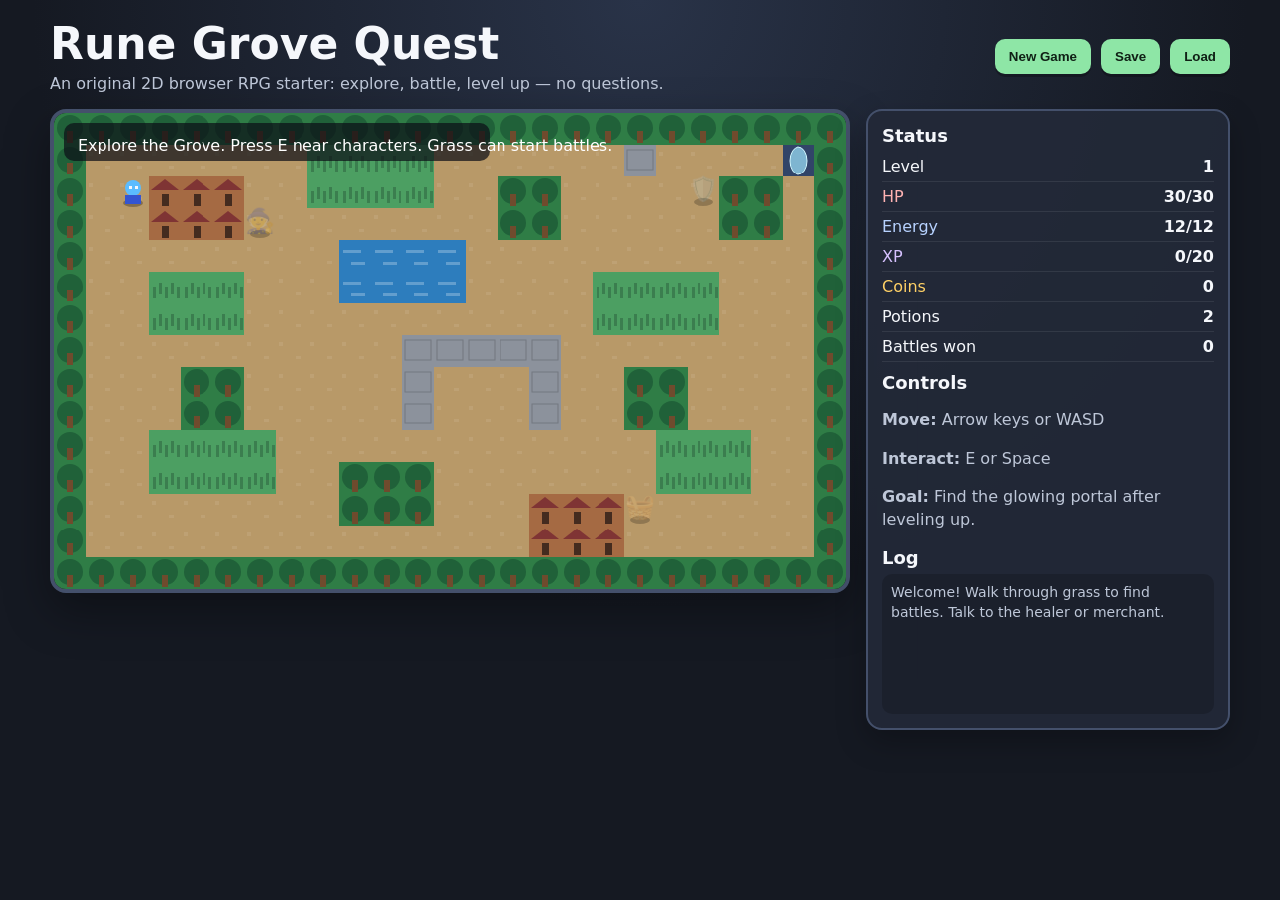
==== index.html @ e710d8e6 "Add files via upload" ====
<!doctype html>
<html lang="en">
<head>
  <meta charset="utf-8" />
  <meta name="viewport" content="width=device-width, initial-scale=1" />
  <title>Rune Grove Quest</title>
  <link rel="stylesheet" href="styles.css" />
</head>
<body>
  <main class="app">
    <header class="topbar">
      <div>
        <h1>Rune Grove Quest</h1>
        <p>An original 2D browser RPG starter: explore, battle, level up — no questions.</p>
      </div>
      <div class="top-buttons">
        <button id="newGameBtn" type="button">New Game</button>
        <button id="saveBtn" type="button">Save</button>
        <button id="loadBtn" type="button">Load</button>
      </div>
    </header>

    <section class="game-wrap">
      <canvas id="game" width="800" height="480" aria-label="2D RPG game canvas"></canvas>
      <aside class="panel">
        <h2>Status</h2>
        <div id="stats"></div>
        <h2>Controls</h2>
        <p><strong>Move:</strong> Arrow keys or WASD</p>
        <p><strong>Interact:</strong> E or Space</p>
        <p><strong>Goal:</strong> Find the glowing portal after leveling up.</p>
        <h2>Log</h2>
        <div id="log" class="log"></div>
      </aside>
    </section>

    <section id="dialogue" class="dialogue hidden" aria-live="polite">
      <p id="dialogueText"></p>
      <div id="choices" class="choices"></div>
    </section>
  </main>

  <script src="game.js"></script>
</body>
</html>
---- styles.css ----
:root {
  --bg: #151922;
  --panel: #222938;
  --panel-2: #2f384c;
  --text: #f5f7fb;
  --muted: #bec7d8;
  --accent: #8ee6a6;
  --danger: #ff8a8a;
  --gold: #ffd166;
}

* { box-sizing: border-box; }

body {
  margin: 0;
  min-height: 100vh;
  background: radial-gradient(circle at top, #293348 0%, var(--bg) 55%);
  color: var(--text);
  font-family: system-ui, -apple-system, BlinkMacSystemFont, "Segoe UI", sans-serif;
}

button {
  border: 0;
  border-radius: 10px;
  background: var(--accent);
  color: #102015;
  font-weight: 800;
  padding: 10px 14px;
  cursor: pointer;
  box-shadow: 0 3px 0 rgba(0,0,0,.25);
}

button:hover { filter: brightness(1.08); }
button:active { transform: translateY(2px); box-shadow: 0 1px 0 rgba(0,0,0,.25); }
button.secondary { background: #9cb5ff; }
button.danger { background: var(--danger); }
button.gold { background: var(--gold); }
button:disabled { opacity: .45; cursor: not-allowed; }

.app {
  width: min(1180px, 96vw);
  margin: 0 auto;
  padding: 18px 0 30px;
}

.topbar {
  display: flex;
  justify-content: space-between;
  align-items: center;
  gap: 18px;
  margin-bottom: 14px;
}

h1 { margin: 0; font-size: clamp(28px, 4vw, 44px); }
p { color: var(--muted); line-height: 1.4; }
.topbar p { margin: 4px 0 0; }
.top-buttons { display: flex; gap: 10px; flex-wrap: wrap; justify-content: flex-end; }

.game-wrap {
  display: grid;
  grid-template-columns: minmax(320px, 800px) 1fr;
  gap: 16px;
  align-items: start;
}

canvas {
  width: 100%;
  height: auto;
  image-rendering: pixelated;
  background: #111;
  border: 4px solid #44506b;
  border-radius: 16px;
  box-shadow: 0 18px 45px rgba(0,0,0,.35);
}

.panel, .dialogue {
  background: rgba(34, 41, 56, .94);
  border: 2px solid #44506b;
  border-radius: 16px;
  padding: 14px;
  box-shadow: 0 12px 30px rgba(0,0,0,.25);
}

.panel h2 { margin: 10px 0 6px; font-size: 18px; }
.panel h2:first-child { margin-top: 0; }
.stat-line { display: flex; justify-content: space-between; gap: 12px; padding: 5px 0; border-bottom: 1px solid rgba(255,255,255,.08); }
.stat-line span:last-child { font-weight: 800; }
.hp { color: #ffb3b3; }
.energy { color: #b7d2ff; }
.xp { color: #d7c2ff; }
.coins { color: var(--gold); }

.log {
  min-height: 140px;
  max-height: 220px;
  overflow-y: auto;
  padding: 9px;
  background: rgba(0,0,0,.18);
  border-radius: 10px;
  color: var(--muted);
  font-size: 14px;
}
.log p { margin: 0 0 8px; }

.dialogue {
  margin-top: 14px;
}
.dialogue p { margin: 0 0 12px; color: var(--text); font-size: 18px; }
.choices { display: flex; flex-wrap: wrap; gap: 10px; }
.hidden { display: none; }

@media (max-width: 900px) {
  .game-wrap { grid-template-columns: 1fr; }
  .topbar { flex-direction: column; align-items: flex-start; }
  .top-buttons { justify-content: flex-start; }
}
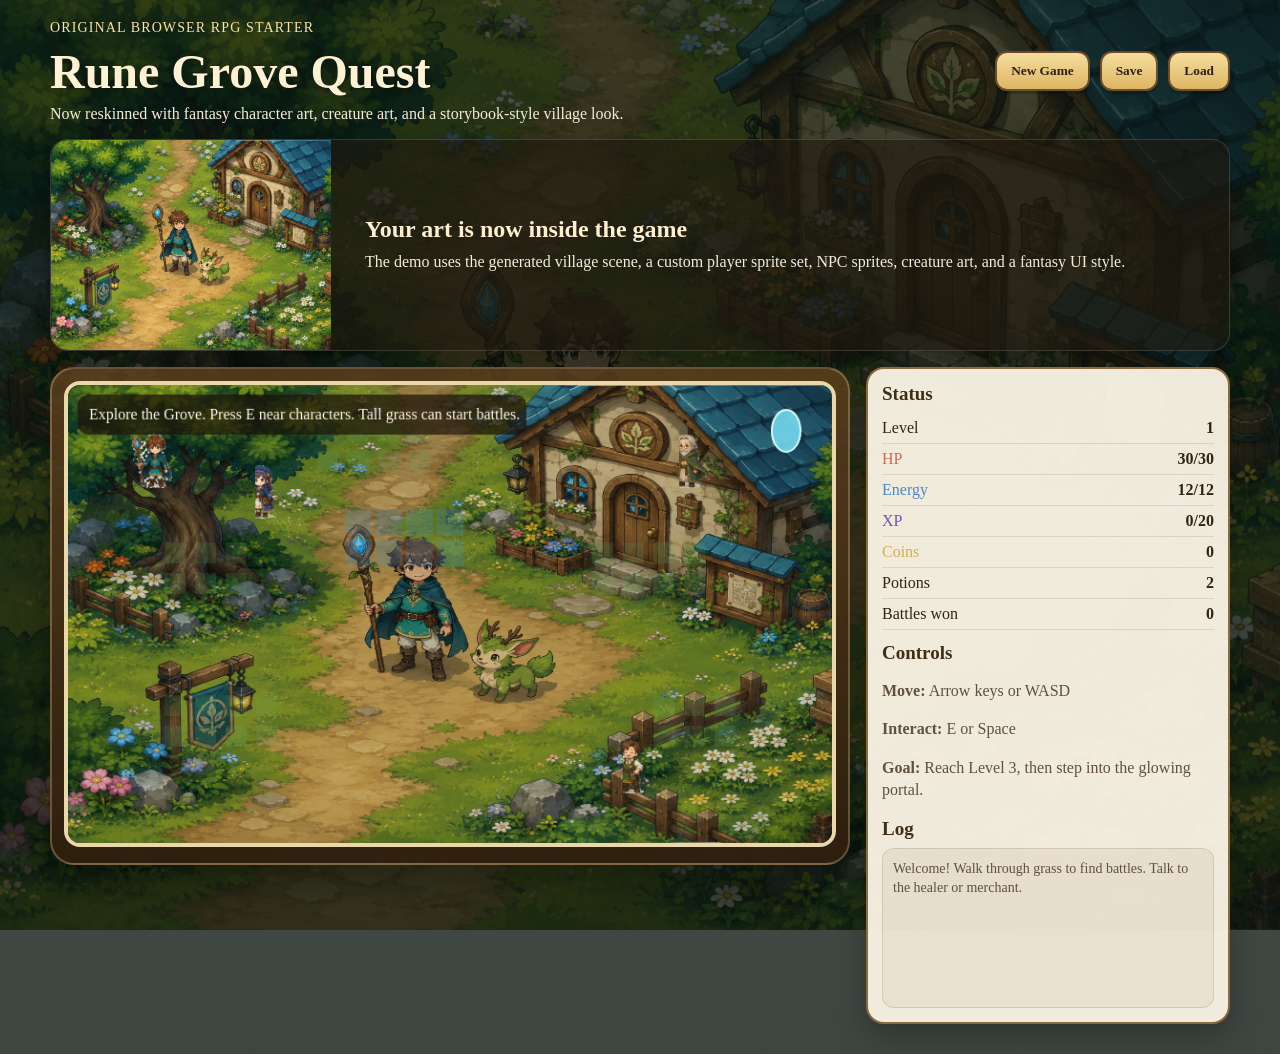
==== commit 91a79619: "Add files via upload" ====
--- a/index.html
+++ b/index.html
@@ -10,8 +10,9 @@
   <main class="app">
     <header class="topbar">
       <div>
+        <p class="eyebrow">Original browser RPG starter</p>
         <h1>Rune Grove Quest</h1>
-        <p>An original 2D browser RPG starter: explore, battle, level up — no questions.</p>
+        <p>Now reskinned with fantasy character art, creature art, and a storybook-style village look.</p>
       </div>
       <div class="top-buttons">
         <button id="newGameBtn" type="button">New Game</button>
@@ -20,15 +21,28 @@
       </div>
     </header>
 
+    <section class="hero-card">
+      <img src="assets/village_scene.png" alt="Rune Grove scene art" />
+      <div class="hero-copy">
+        <h2>Your art is now inside the game</h2>
+        <p>The demo uses the generated village scene, a custom player sprite set, NPC sprites, creature art, and a fantasy UI style.</p>
+      </div>
+    </section>
+
     <section class="game-wrap">
-      <canvas id="game" width="800" height="480" aria-label="2D RPG game canvas"></canvas>
+      <div class="canvas-shell">
+        <canvas id="game" width="800" height="480" aria-label="2D RPG game canvas"></canvas>
+      </div>
+
       <aside class="panel">
         <h2>Status</h2>
         <div id="stats"></div>
+
         <h2>Controls</h2>
         <p><strong>Move:</strong> Arrow keys or WASD</p>
         <p><strong>Interact:</strong> E or Space</p>
-        <p><strong>Goal:</strong> Find the glowing portal after leveling up.</p>
+        <p><strong>Goal:</strong> Reach Level 3, then step into the glowing portal.</p>
+
         <h2>Log</h2>
         <div id="log" class="log"></div>
       </aside>
--- a/styles.css
+++ b/styles.css
@@ -1,12 +1,15 @@
 :root {
-  --bg: #151922;
-  --panel: #222938;
-  --panel-2: #2f384c;
-  --text: #f5f7fb;
-  --muted: #bec7d8;
-  --accent: #8ee6a6;
-  --danger: #ff8a8a;
-  --gold: #ffd166;
+  --bg: #163122;
+  --bg-2: #0f2117;
+  --panel: rgba(253, 247, 232, 0.94);
+  --panel-border: #8b6a3e;
+  --panel-shadow: rgba(0,0,0,.25);
+  --text: #2f2416;
+  --muted: #5f513d;
+  --accent: #71b673;
+  --accent-2: #4f86cb;
+  --gold: #d6ab52;
+  --danger: #cc6a5a;
 }
 
 * { box-sizing: border-box; }
@@ -14,28 +17,27 @@
 body {
   margin: 0;
   min-height: 100vh;
-  background: radial-gradient(circle at top, #293348 0%, var(--bg) 55%);
   color: var(--text);
-  font-family: system-ui, -apple-system, BlinkMacSystemFont, "Segoe UI", sans-serif;
+  font-family: Georgia, "Times New Roman", serif;
+  background:
+    linear-gradient(rgba(8,18,12,.72), rgba(8,18,12,.78)),
+    url("assets/village_scene.png") center/cover fixed no-repeat;
 }
 
 button {
-  border: 0;
-  border-radius: 10px;
-  background: var(--accent);
-  color: #102015;
-  font-weight: 800;
+  border: 2px solid rgba(87, 56, 24, .85);
+  border-radius: 12px;
+  background: linear-gradient(#f6dd9e, #ddb663);
+  color: #2d2112;
+  font-weight: 700;
   padding: 10px 14px;
   cursor: pointer;
-  box-shadow: 0 3px 0 rgba(0,0,0,.25);
+  box-shadow: 0 3px 0 rgba(0,0,0,.2);
+  font-family: inherit;
 }
-
-button:hover { filter: brightness(1.08); }
-button:active { transform: translateY(2px); box-shadow: 0 1px 0 rgba(0,0,0,.25); }
-button.secondary { background: #9cb5ff; }
-button.danger { background: var(--danger); }
-button.gold { background: var(--gold); }
-button:disabled { opacity: .45; cursor: not-allowed; }
+button:hover { filter: brightness(1.05); }
+button:active { transform: translateY(2px); box-shadow: 0 1px 0 rgba(0,0,0,.2); }
+button:disabled { opacity: .5; cursor: not-allowed; }
 
 .app {
   width: min(1180px, 96vw);
@@ -51,10 +53,55 @@
   margin-bottom: 14px;
 }
 
-h1 { margin: 0; font-size: clamp(28px, 4vw, 44px); }
-p { color: var(--muted); line-height: 1.4; }
-.topbar p { margin: 4px 0 0; }
+.eyebrow {
+  margin: 0 0 6px;
+  color: #f8e2a4;
+  font-size: 14px;
+  text-transform: uppercase;
+  letter-spacing: .08em;
+}
+
+h1 {
+  margin: 0;
+  font-size: clamp(30px, 4vw, 48px);
+  color: #fff2d4;
+  text-shadow: 0 2px 8px rgba(0,0,0,.35);
+}
+
+h2 {
+  margin: 0 0 8px;
+  color: #3f2d18;
+}
+
+p {
+  color: #f5edda;
+  line-height: 1.4;
+}
+
+.topbar p:last-child { margin: 4px 0 0; }
 .top-buttons { display: flex; gap: 10px; flex-wrap: wrap; justify-content: flex-end; }
+
+.hero-card {
+  display: grid;
+  grid-template-columns: 280px 1fr;
+  gap: 16px;
+  align-items: center;
+  margin-bottom: 16px;
+  background: rgba(32, 25, 16, .62);
+  border: 1px solid rgba(255,255,255,.14);
+  border-radius: 18px;
+  overflow: hidden;
+  box-shadow: 0 12px 30px rgba(0,0,0,.25);
+}
+.hero-card img {
+  display: block;
+  width: 100%;
+  height: 100%;
+  object-fit: cover;
+}
+.hero-copy { padding: 18px; }
+.hero-copy h2 { color: #fff0d0; }
+.hero-copy p { margin: 0; }
 
 .game-wrap {
   display: grid;
@@ -63,54 +110,72 @@
   align-items: start;
 }
 
+.canvas-shell {
+  padding: 12px;
+  border-radius: 24px;
+  background: linear-gradient(180deg, rgba(91,62,29,.85), rgba(48,31,14,.95));
+  box-shadow: 0 18px 45px rgba(0,0,0,.35);
+  border: 2px solid rgba(247, 220, 163, .28);
+}
+
 canvas {
   width: 100%;
   height: auto;
-  image-rendering: pixelated;
+  image-rendering: auto;
   background: #111;
-  border: 4px solid #44506b;
+  border: 4px solid #ead7aa;
   border-radius: 16px;
-  box-shadow: 0 18px 45px rgba(0,0,0,.35);
+  box-shadow: inset 0 0 0 2px rgba(74, 49, 23, .4);
 }
 
 .panel, .dialogue {
-  background: rgba(34, 41, 56, .94);
-  border: 2px solid #44506b;
-  border-radius: 16px;
+  background: var(--panel);
+  border: 2px solid var(--panel-border);
+  border-radius: 18px;
   padding: 14px;
-  box-shadow: 0 12px 30px rgba(0,0,0,.25);
+  box-shadow: 0 12px 30px var(--panel-shadow);
 }
 
-.panel h2 { margin: 10px 0 6px; font-size: 18px; }
+.panel p { color: var(--muted); }
+.panel h2 { margin-top: 12px; font-size: 19px; }
 .panel h2:first-child { margin-top: 0; }
-.stat-line { display: flex; justify-content: space-between; gap: 12px; padding: 5px 0; border-bottom: 1px solid rgba(255,255,255,.08); }
-.stat-line span:last-child { font-weight: 800; }
-.hp { color: #ffb3b3; }
-.energy { color: #b7d2ff; }
-.xp { color: #d7c2ff; }
+
+.stat-line {
+  display: flex;
+  justify-content: space-between;
+  gap: 12px;
+  padding: 6px 0;
+  border-bottom: 1px solid rgba(62, 46, 21, .12);
+}
+.stat-line span:last-child { font-weight: 700; }
+.hp { color: var(--danger); }
+.energy { color: var(--accent-2); }
+.xp { color: #7652b3; }
 .coins { color: var(--gold); }
 
 .log {
-  min-height: 140px;
-  max-height: 220px;
+  min-height: 160px;
+  max-height: 260px;
   overflow-y: auto;
-  padding: 9px;
-  background: rgba(0,0,0,.18);
-  border-radius: 10px;
+  padding: 10px;
+  background: rgba(122, 91, 47, .08);
+  border: 1px solid rgba(102, 78, 46, .16);
+  border-radius: 12px;
   color: var(--muted);
   font-size: 14px;
 }
-.log p { margin: 0 0 8px; }
+.log p { margin: 0 0 8px; color: var(--muted); }
 
-.dialogue {
-  margin-top: 14px;
-}
+.dialogue { margin-top: 14px; }
 .dialogue p { margin: 0 0 12px; color: var(--text); font-size: 18px; }
 .choices { display: flex; flex-wrap: wrap; gap: 10px; }
 .hidden { display: none; }
 
 @media (max-width: 900px) {
-  .game-wrap { grid-template-columns: 1fr; }
+  .game-wrap,
+  .hero-card {
+    grid-template-columns: 1fr;
+  }
   .topbar { flex-direction: column; align-items: flex-start; }
   .top-buttons { justify-content: flex-start; }
 }
